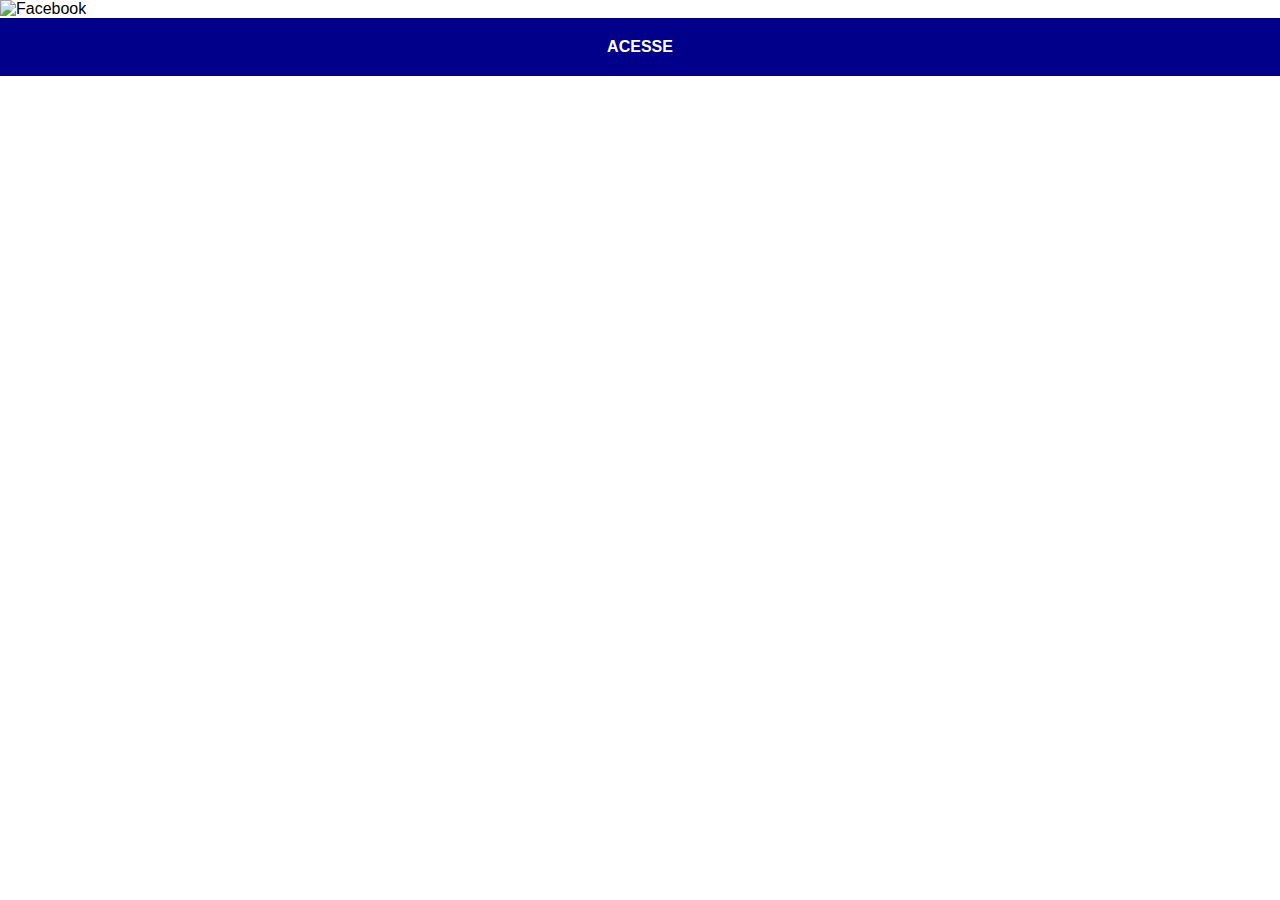
==== facebook.html @ 705bfb28 "ok" ====
<!DOCTYPE html>
<html lang="pt-br">

<head>
    <meta charset="UTF-8">
    <meta http-equiv="X-UA-Compatible" content="IE=edge">
    <meta name="viewport" content="width=device-width, initial-scale=1.0">
    <title>Facebook</title>
    <link rel="stylesheet" href="estilos/social.css">
</head>

<body>
    <img src="#" alt="Facebook">
    <a href="https://www.facebook.com/anderson.gouveia1" target="_blank">ACESSE</a>
</body>

</html>
---- estilos/social.css ----
@charset "UT8";


* {
    margin: 0%;
    padding: 0%;
    font-family: Arial, Helvetica, sans-serif;
}

/* esconder a barra de rolagem cod. abaixo */

::-webkit-scrollbar {

    width: 0px;
    height: 0px;
}

img {

    width: 100vw;

}

a {

display: block;
background-color: darkblue;
color: white;
padding: 20px;
text-align: center;
font-weight: bolder;
text-decoration: none;

}

a:hover {

    background-color: blue;


}
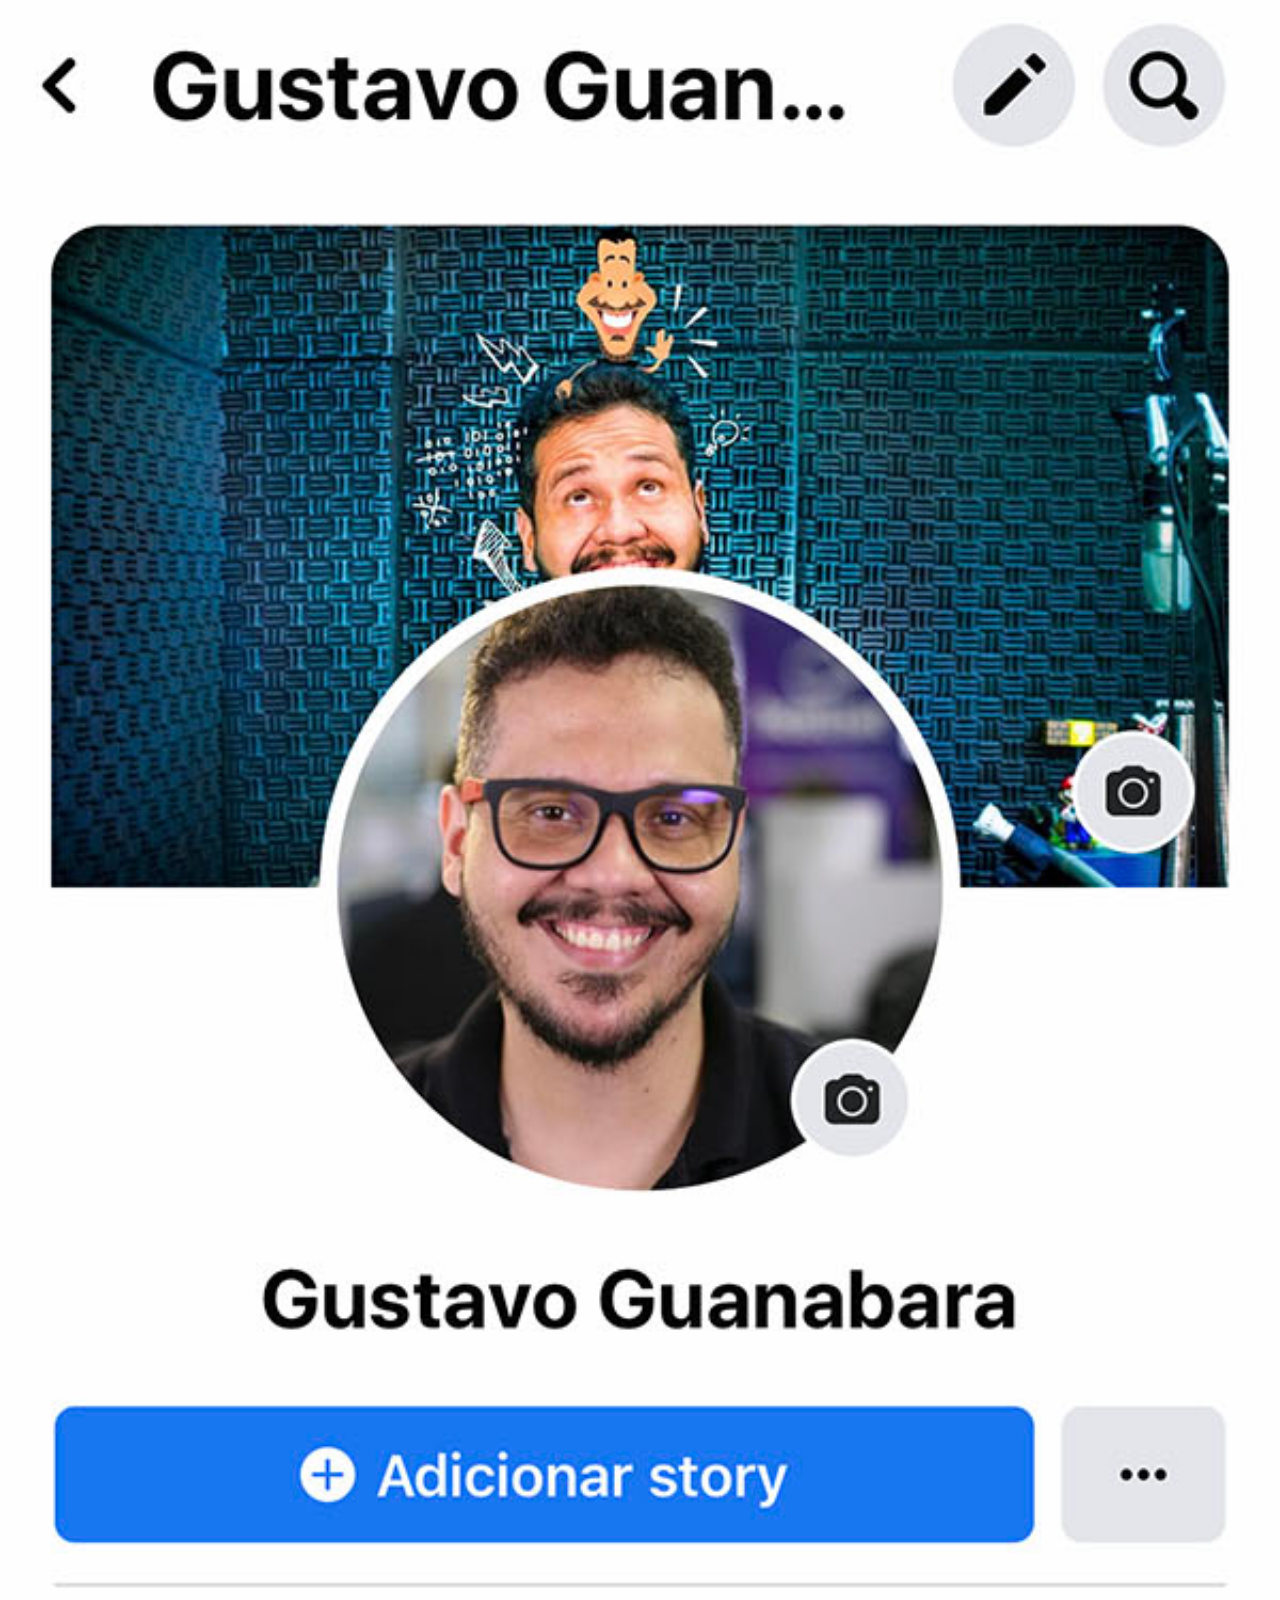
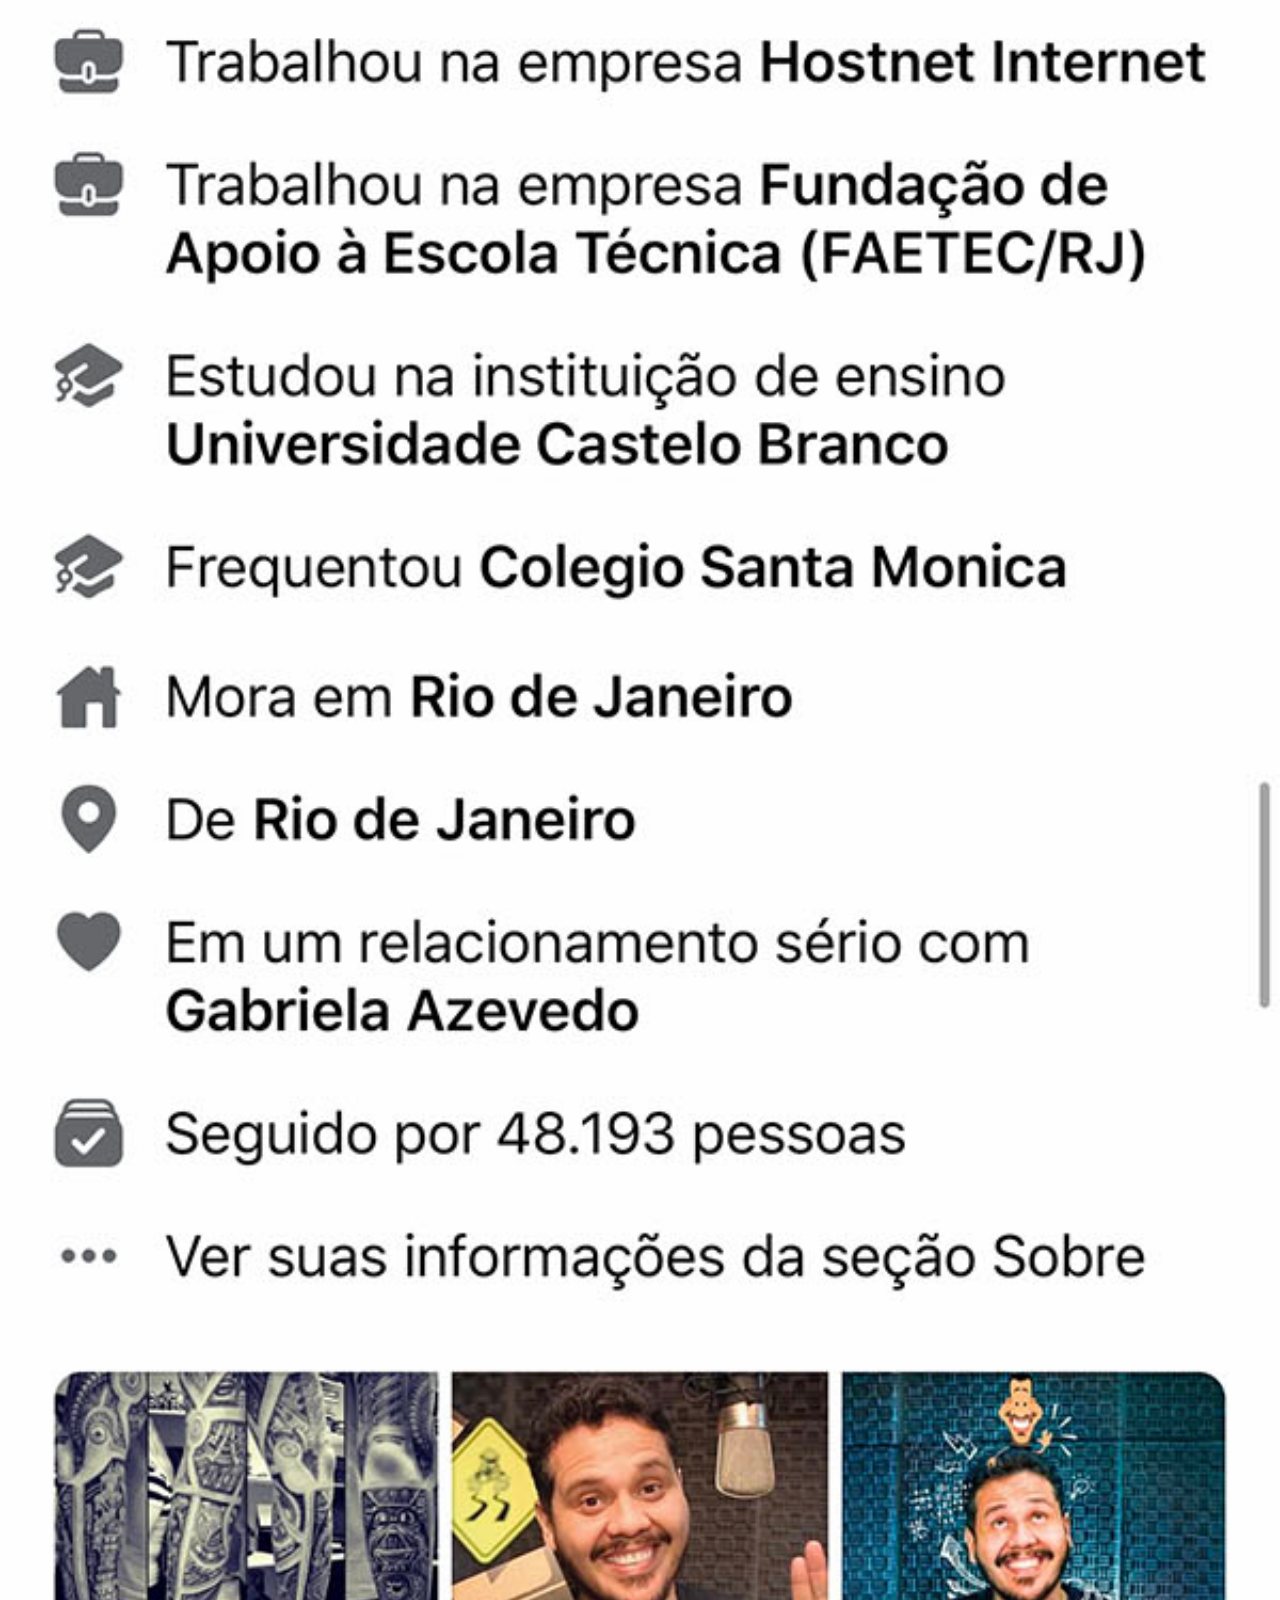
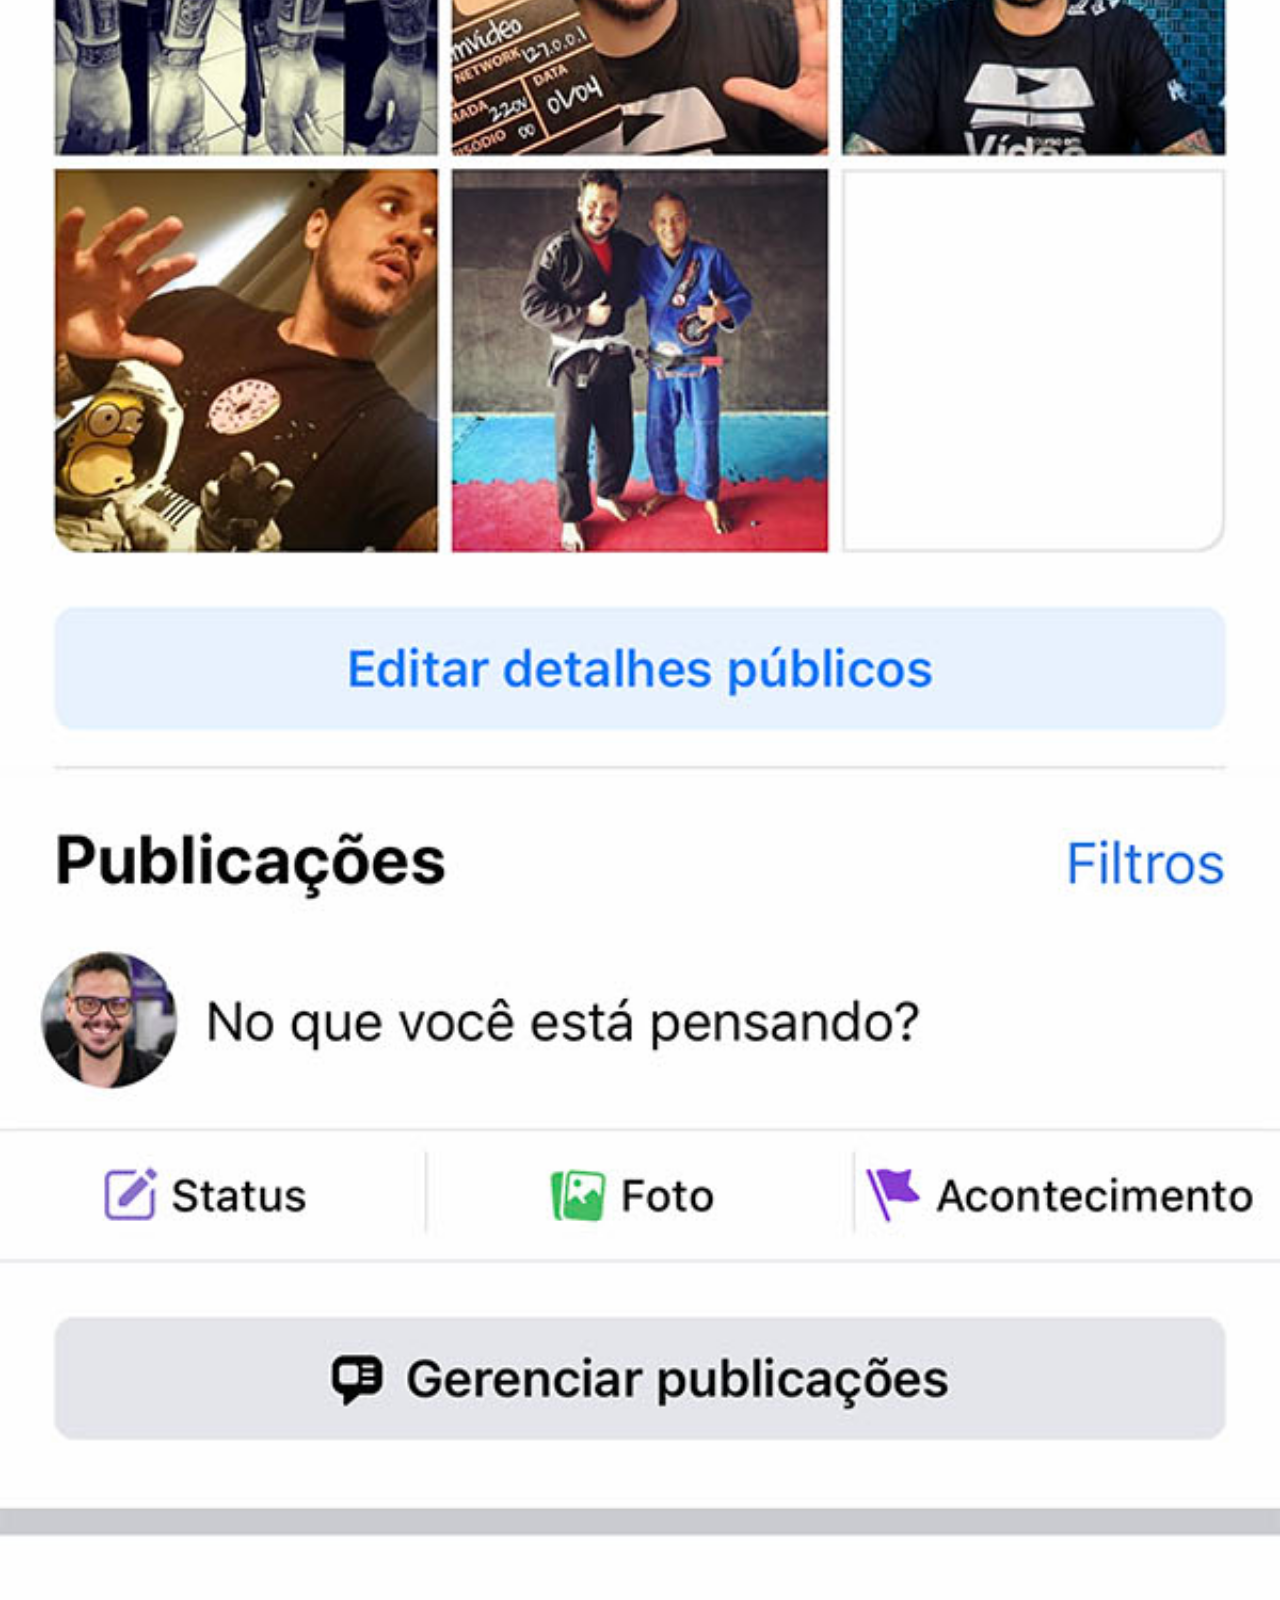
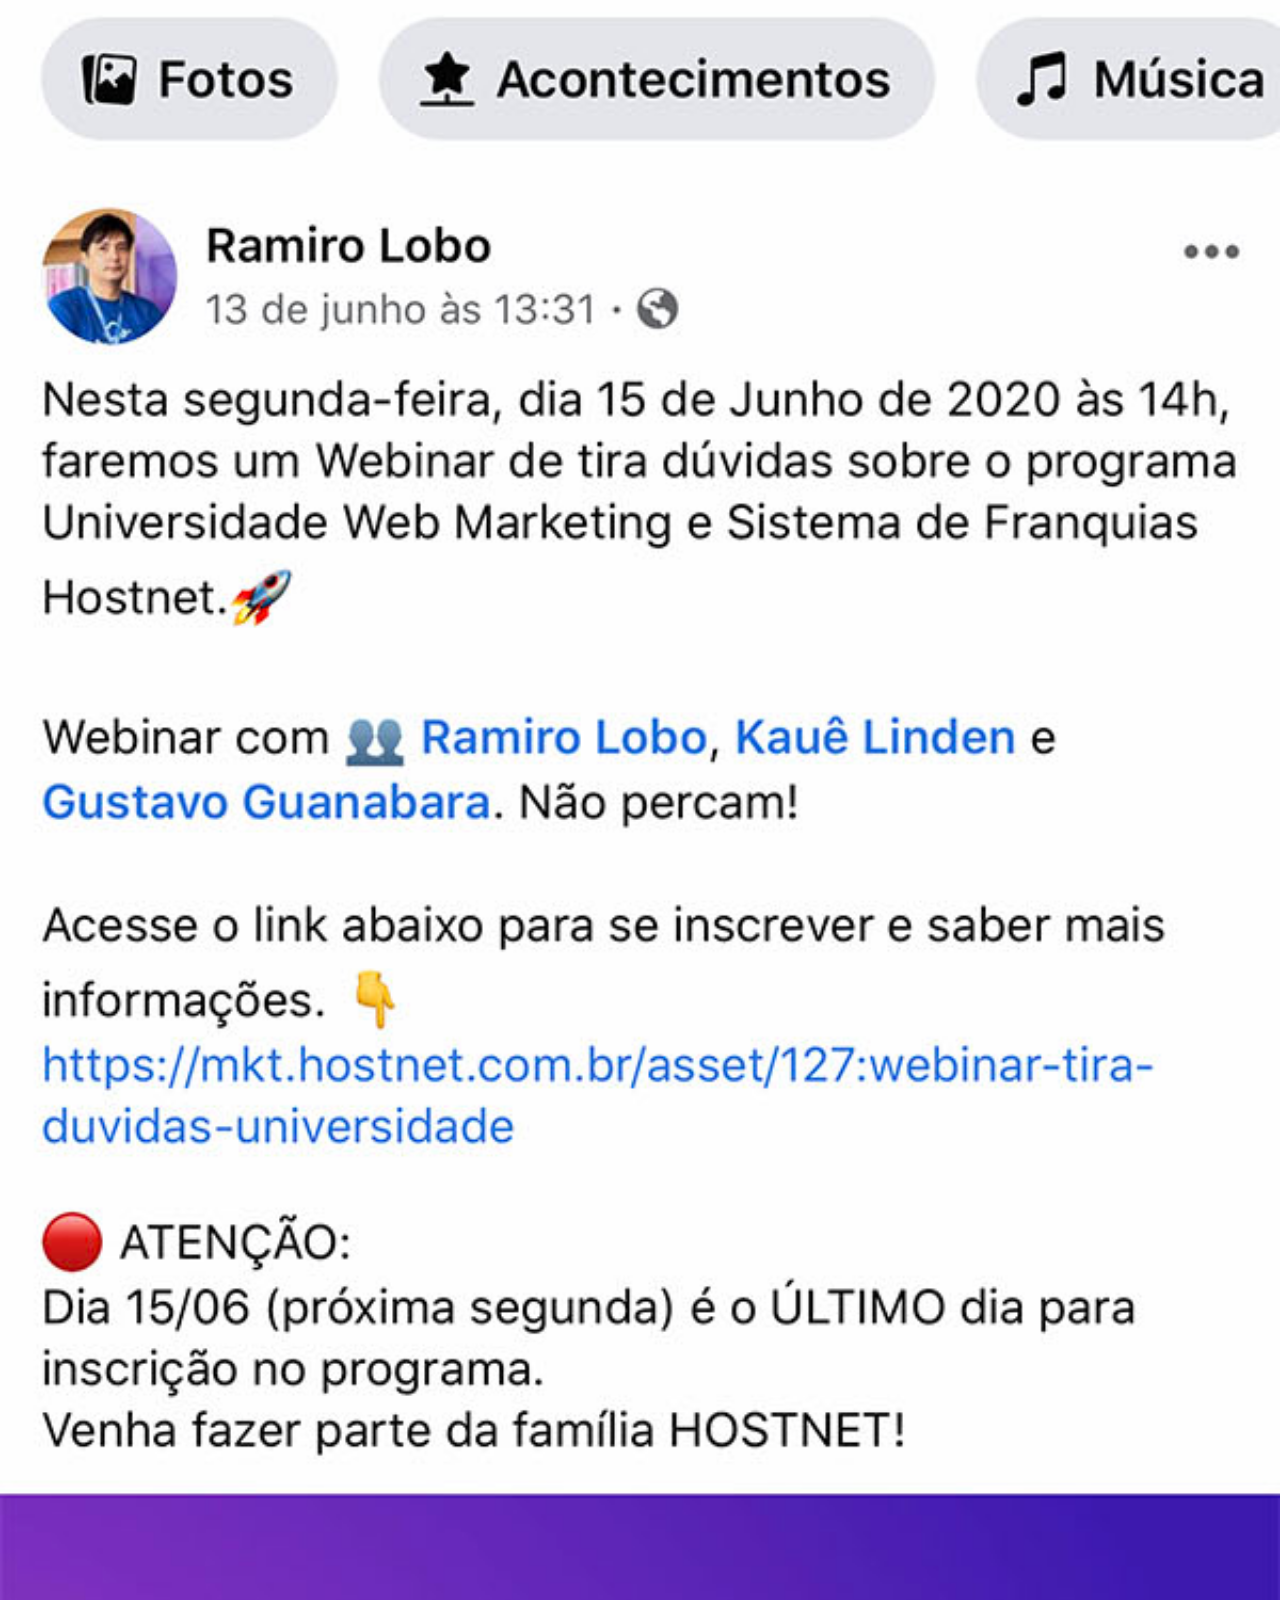
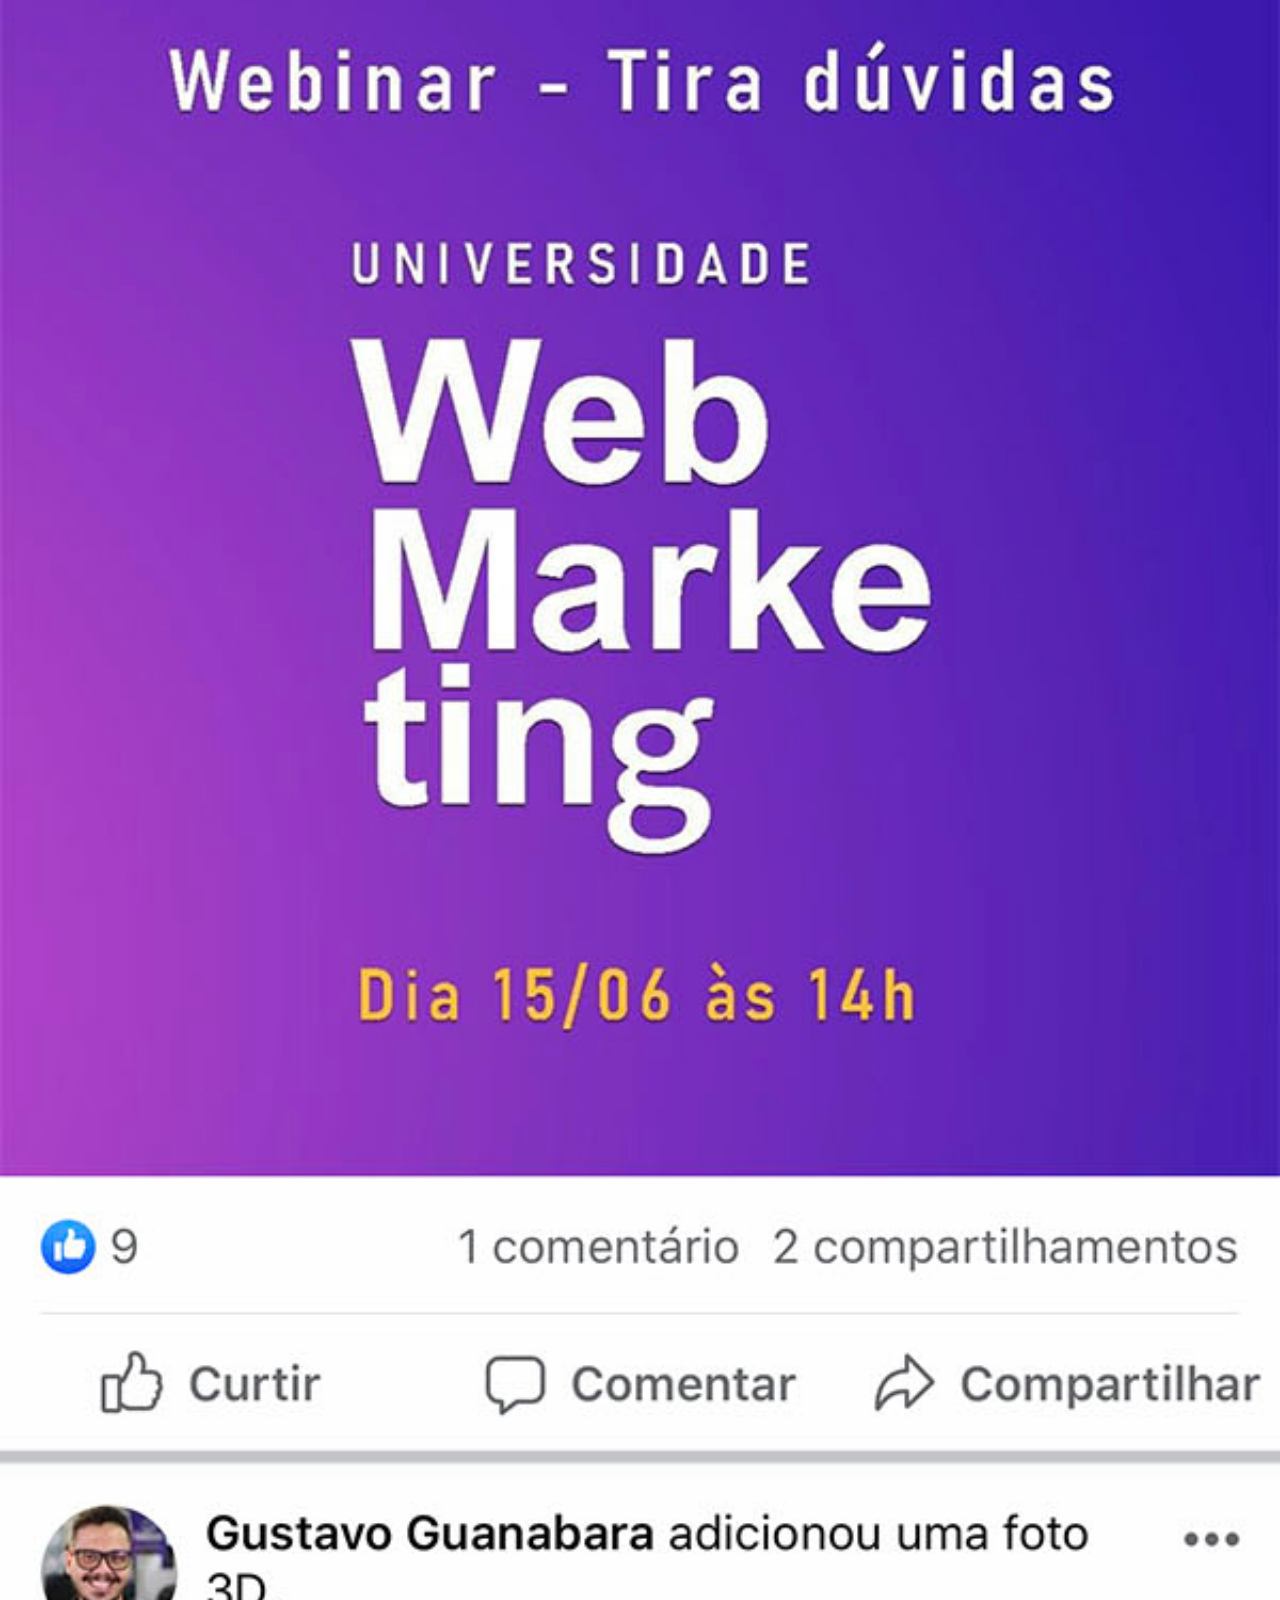
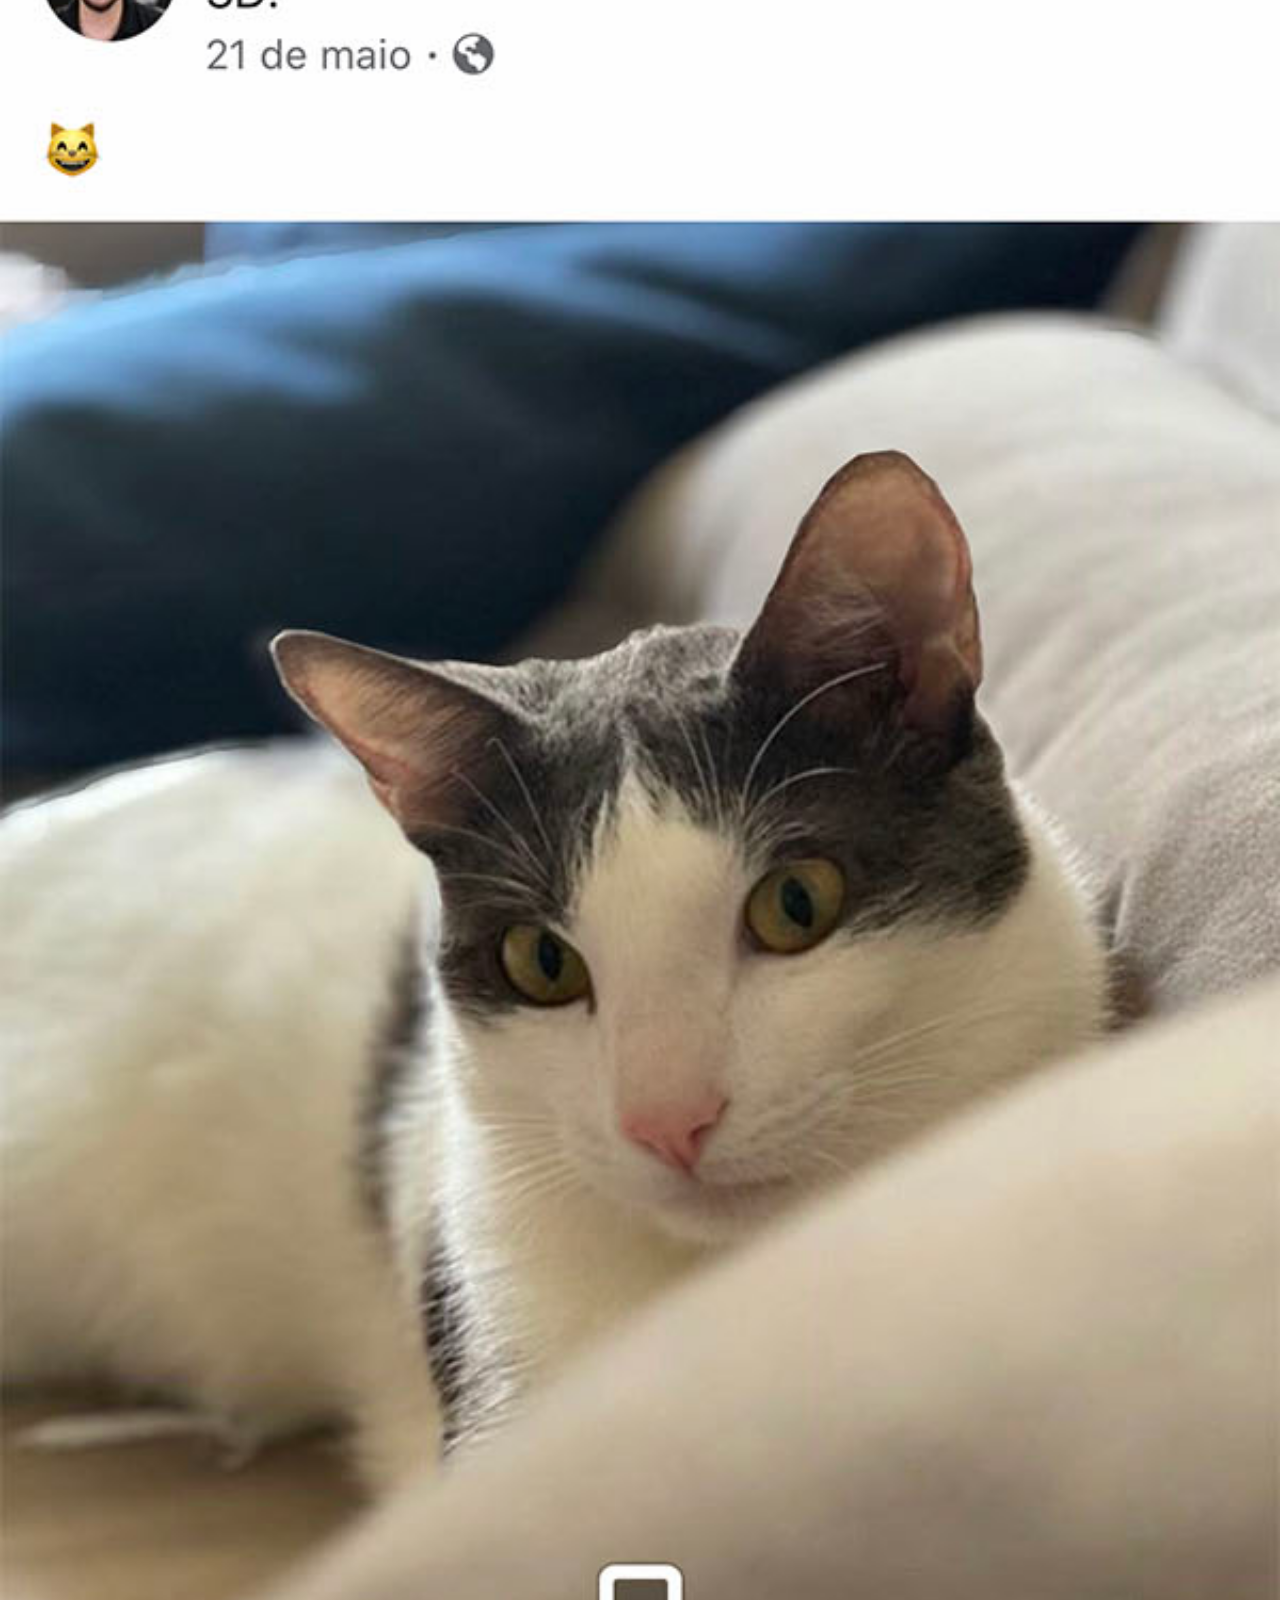
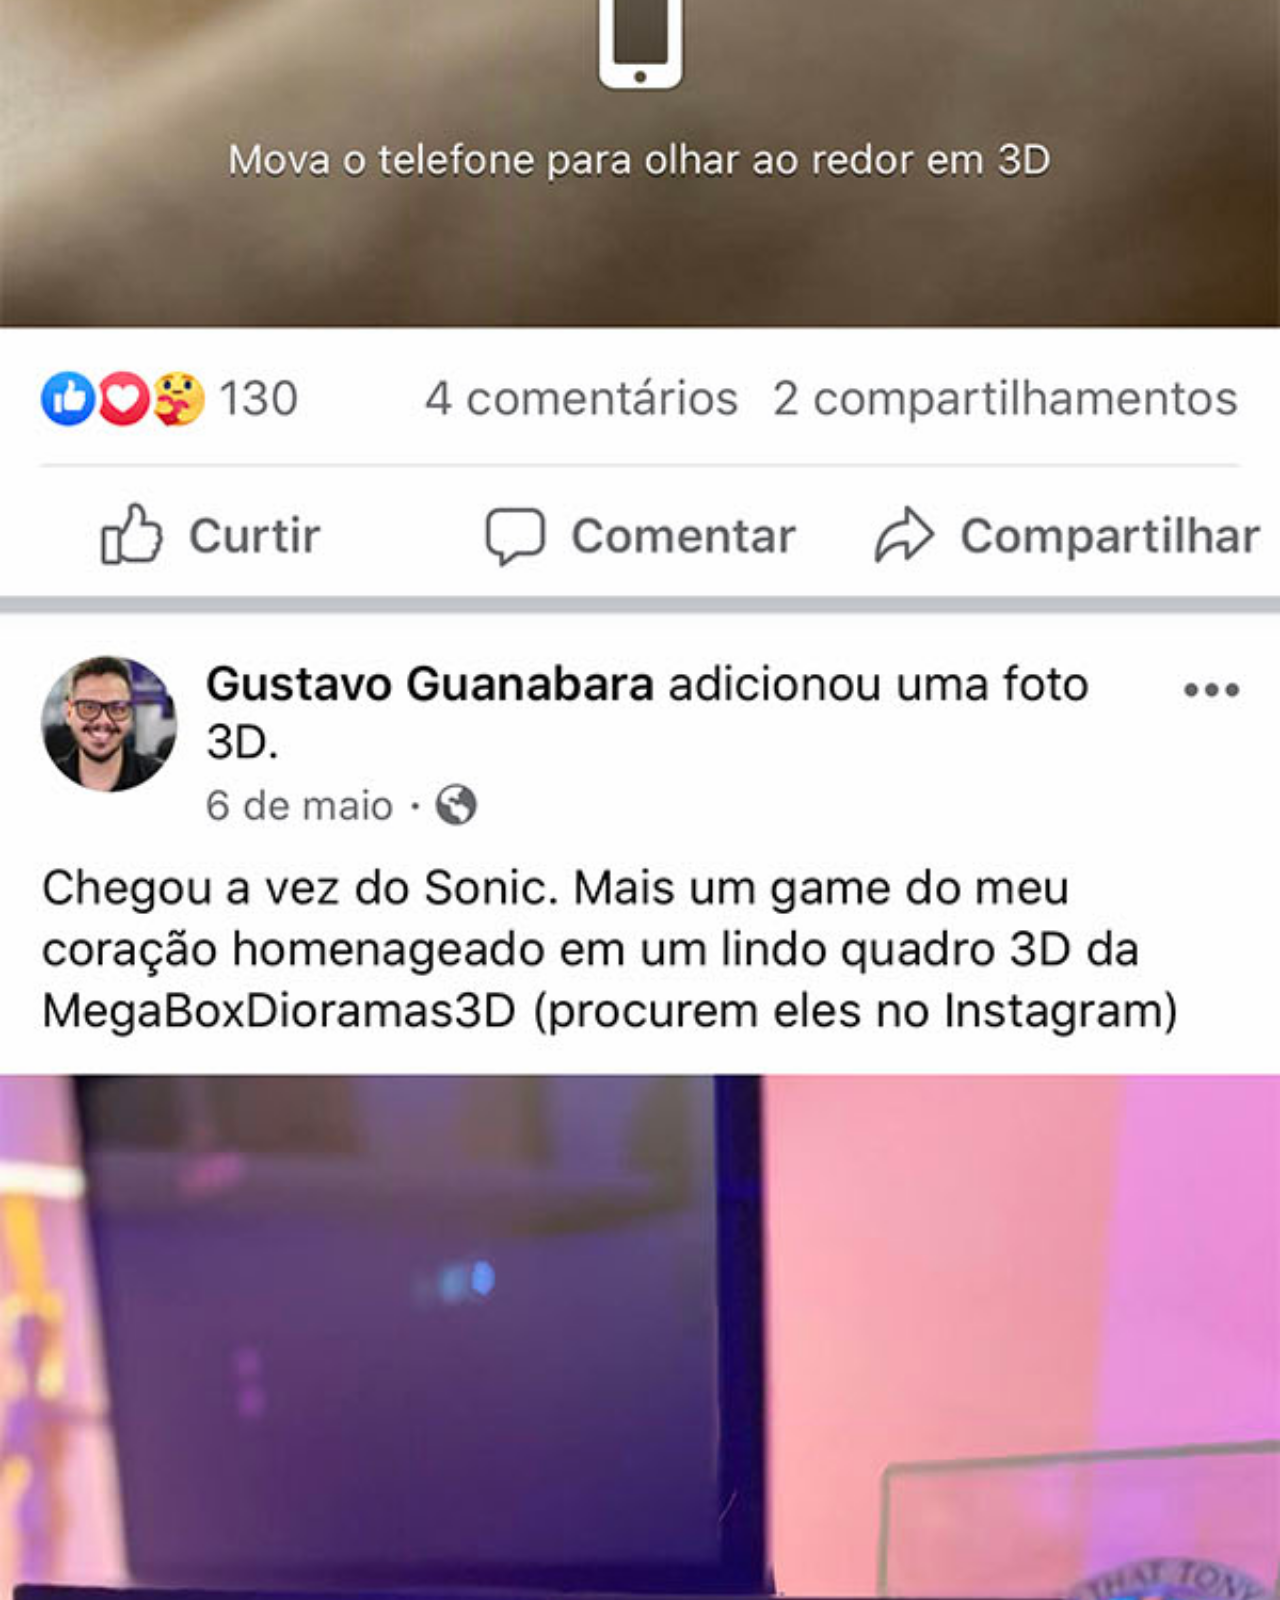
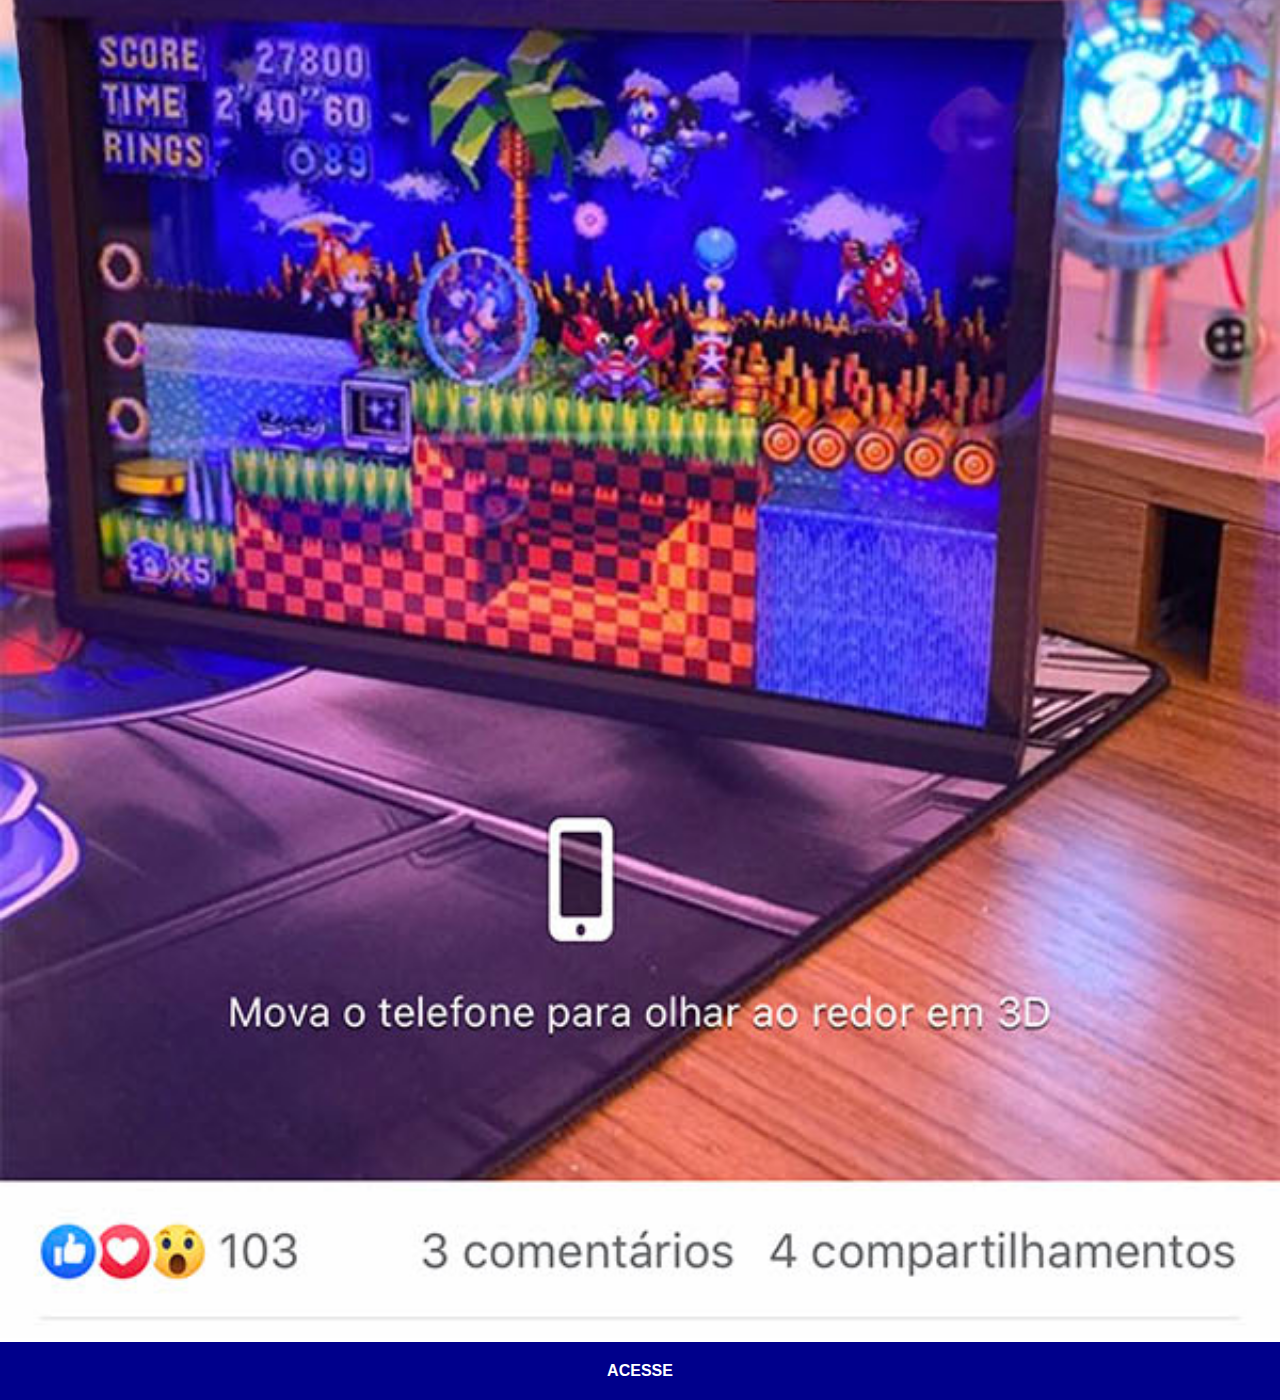
==== commit 13c56015: "OK" ====
--- a/facebook.html
+++ b/facebook.html
@@ -10,7 +10,7 @@
 </head>
 
 <body>
-    <img src="#" alt="Facebook">
+    <img src="imagens/tela-facebook.jpg" alt="Facebook">
     <a href="https://www.facebook.com/anderson.gouveia1" target="_blank">ACESSE</a>
 </body>
 
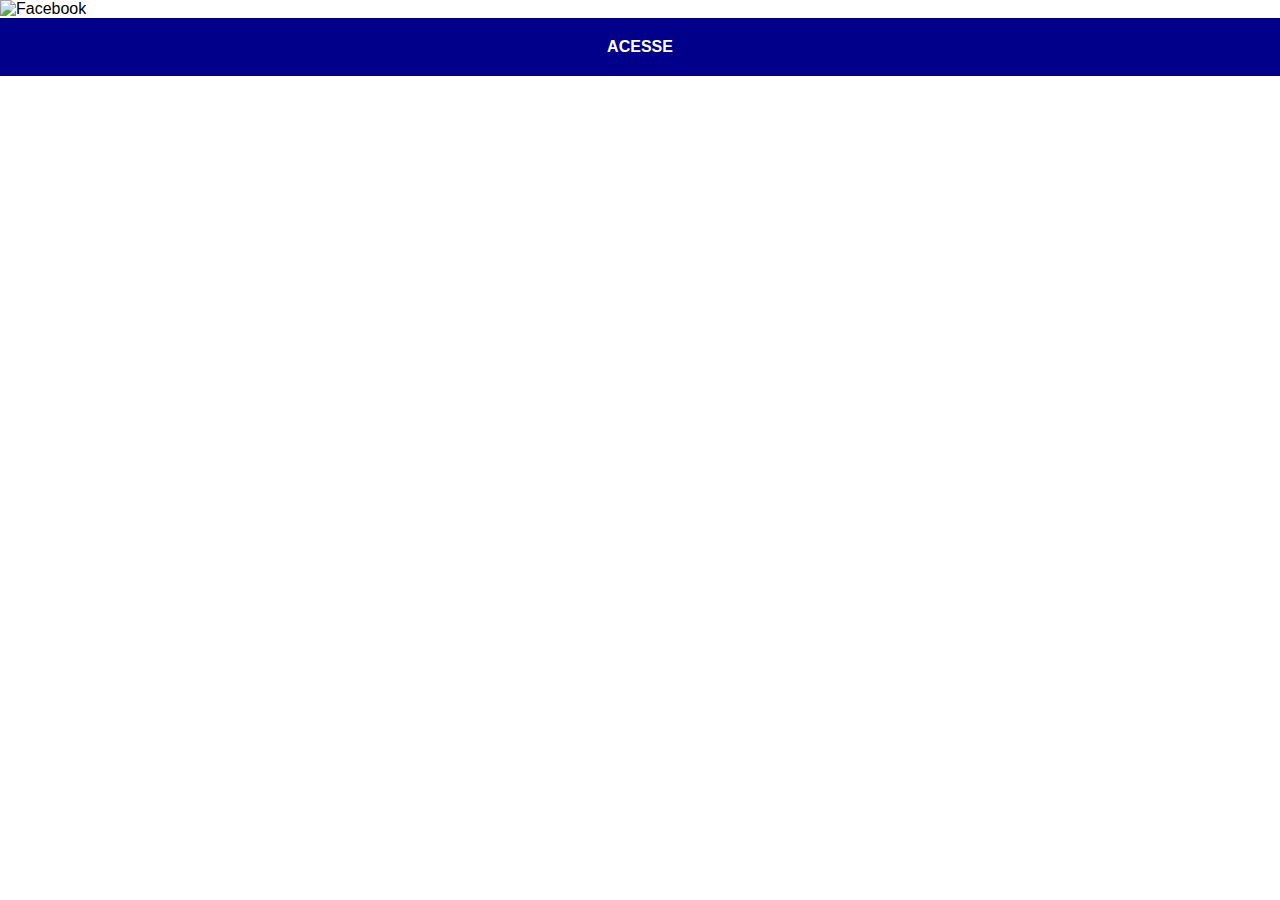
==== commit 9c92f8e2: "ok" ====
--- a/facebook.html
+++ b/facebook.html
@@ -10,7 +10,7 @@
 </head>
 
 <body>
-    <img src="imagens/tela-facebook.jpg" alt="Facebook">
+    <img src="imagens/" alt="Facebook">
     <a href="https://www.facebook.com/anderson.gouveia1" target="_blank">ACESSE</a>
 </body>
 
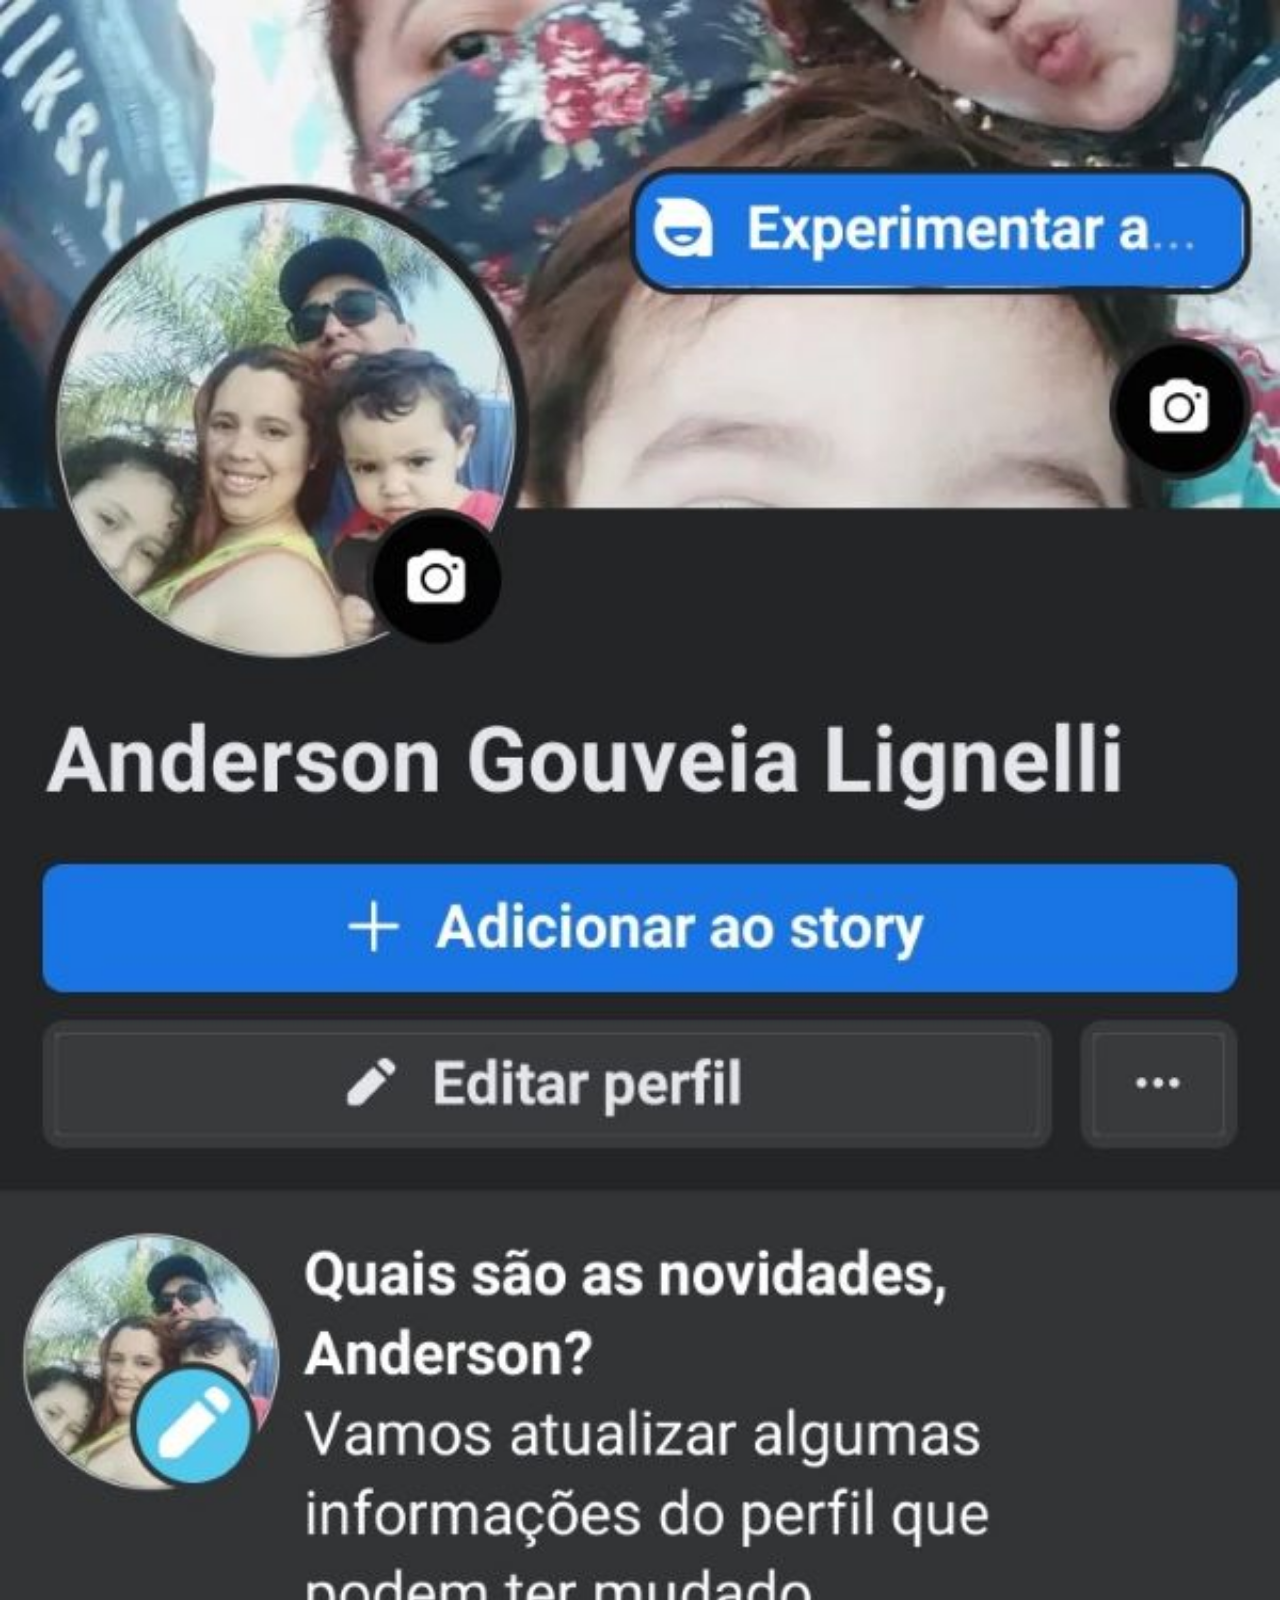
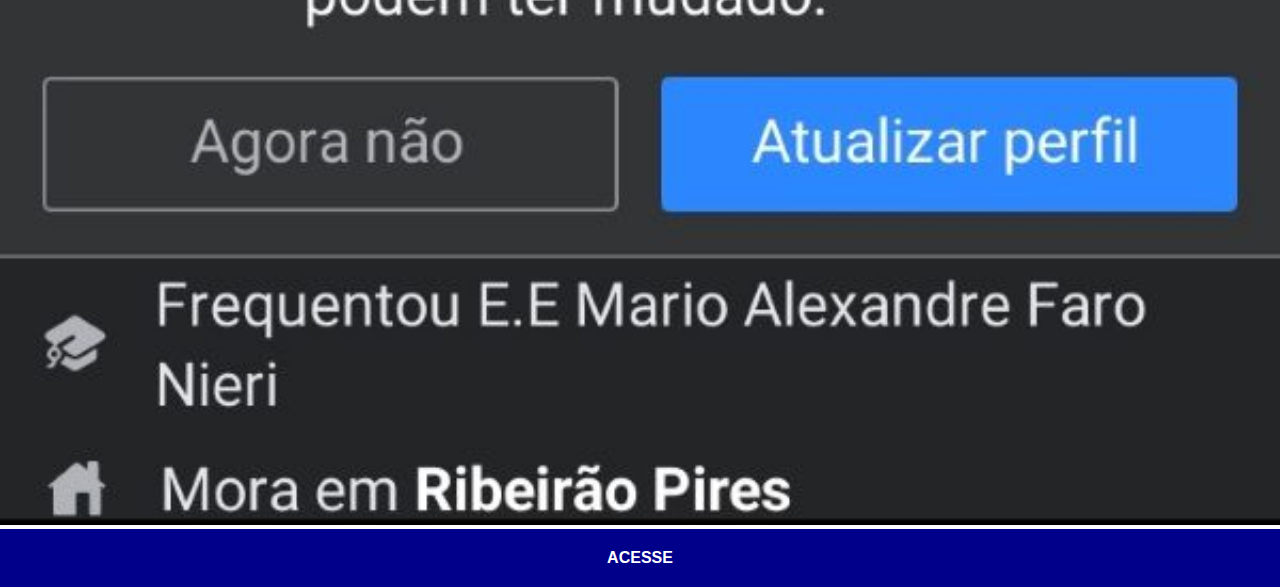
==== commit 1d40e7d7: "ok" ====
--- a/facebook.html
+++ b/facebook.html
@@ -10,7 +10,7 @@
 </head>
 
 <body>
-    <img src="imagens/" alt="Facebook">
+    <img src="imagens/tela-face.jpg" alt="Facebook">
     <a href="https://www.facebook.com/anderson.gouveia1" target="_blank">ACESSE</a>
 </body>
 
